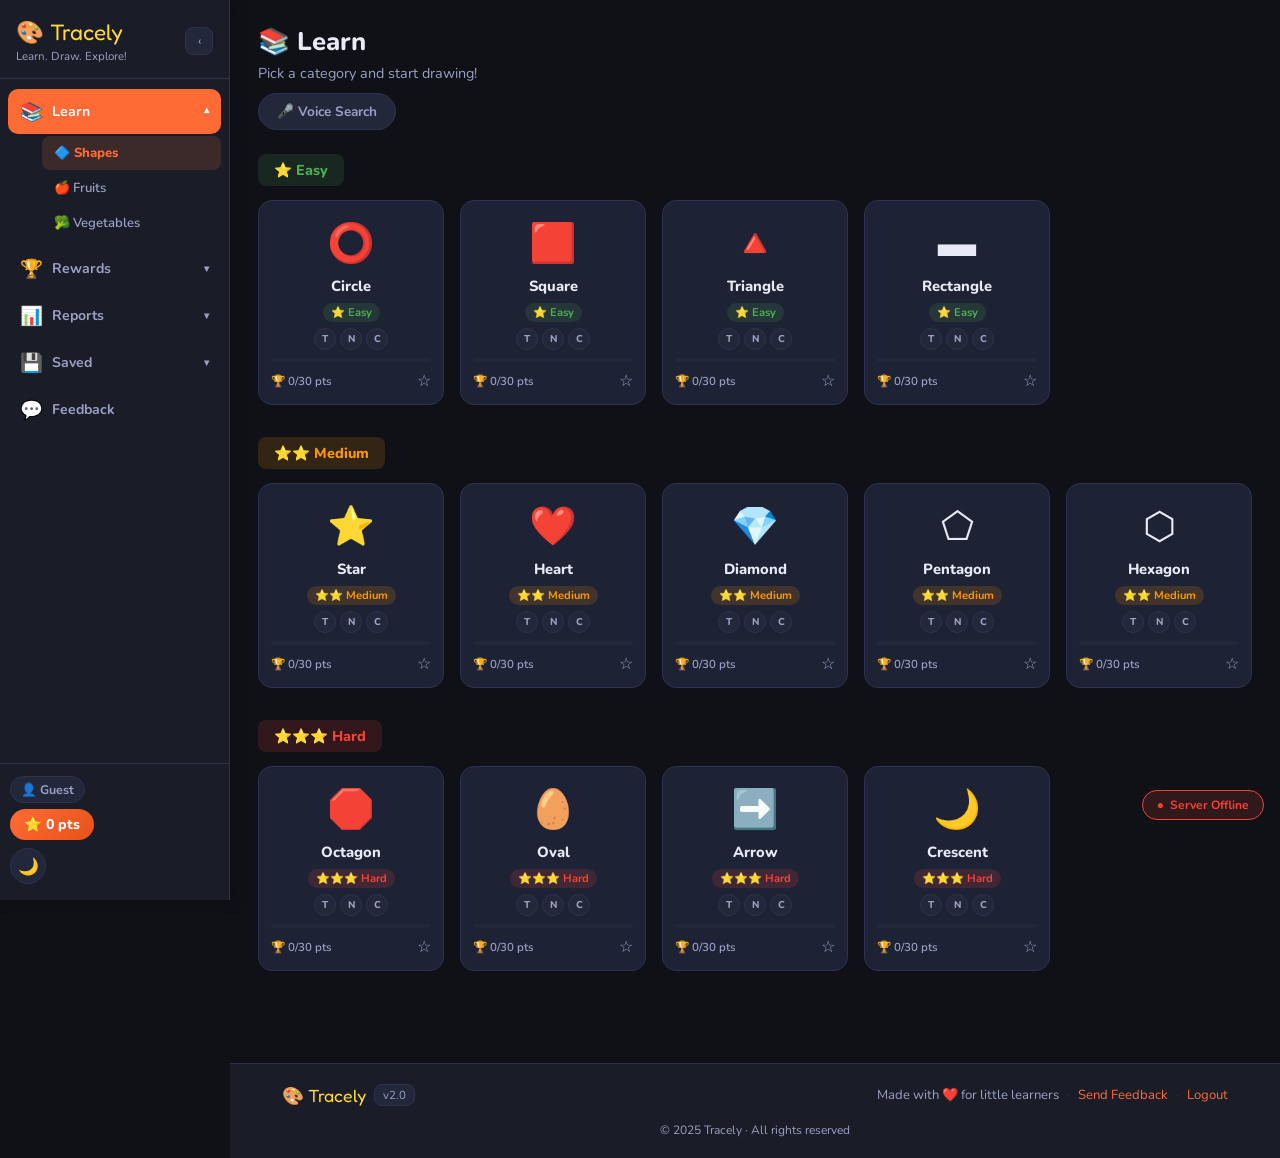
==== templates/index.html @ f666a718 "first upload" ====
<!DOCTYPE html>
<html lang="en">
<head>
<meta charset="UTF-8"/>
<meta name="viewport" content="width=device-width, initial-scale=1.0"/>
<title>🎨 Tracely</title>
<meta name="description" content="Tracely helps kids learn to draw, trace and color shapes, fruits and vegetables. Earn points, unlock badges and have fun learning — free for kids!"/>
<link rel="stylesheet" href="../static/css/style.css"/>
<link href="https://fonts.googleapis.com/css2?family=Fredoka+One&family=Nunito:wght@400;600;700;800&display=swap" rel="stylesheet"/>
</head>
<body data-theme="dark">

<div class="sidebar-backdrop" id="sidebar-backdrop" onclick="closeMobileSidebar()"></div>

<aside class="sidebar" id="sidebar">

  <div class="sidebar-brand">
    <span class="sidebar-brand-icon">🎨</span>
    <div class="sidebar-brand-text">
      <span class="logo">🎨 Tracely</span>
      <span class="tagline">Learn. Draw. Explore!</span>
    </div>
    <button class="sidebar-toggle" id="sidebar-toggle" onclick="toggleSidebar()" title="Collapse sidebar">‹</button>
  </div>

  <nav class="sidebar-nav">

    <div class="snav-group" id="snav-learn">
      <button class="snav-item snav-parent" onclick="toggleSideSection('learn'); showPage('learn')">
        <span class="snav-icon">📚</span>
        <span class="snav-label">Learn</span>
        <span class="snav-arrow">▾</span>
      </button>
      <span class="snav-tooltip">Learn</span>
      <div class="snav-sub" id="snav-sub-learn">
        <button class="snav-sub-item" onclick="showPage('learn'); showLearnTab('shapes'); closeMobileSidebar()">🔷 Shapes</button>
        <button class="snav-sub-item" onclick="showPage('learn'); showLearnTab('fruits'); closeMobileSidebar()">🍎 Fruits</button>
        <button class="snav-sub-item" onclick="showPage('learn'); showLearnTab('vegetables'); closeMobileSidebar()">🥦 Vegetables</button>
      </div>
    </div>

    <div class="snav-group" id="snav-rewards">
      <button class="snav-item snav-parent" onclick="toggleSideSection('rewards'); showPage('rewards')">
        <span class="snav-icon">🏆</span>
        <span class="snav-label">Rewards</span>
        <span class="snav-arrow">▾</span>
      </button>
      <span class="snav-tooltip">Rewards</span>
      <div class="snav-sub" id="snav-sub-rewards">
        <button class="snav-sub-item" onclick="showPage('rewards'); showRewardsTab('points'); closeMobileSidebar()">⭐ Points</button>
        <button class="snav-sub-item" onclick="showPage('rewards'); showRewardsTab('levels'); closeMobileSidebar()">🎮 Levels</button>
        <button class="snav-sub-item" onclick="showPage('rewards'); showRewardsTab('badges'); closeMobileSidebar()">🏅 Badges</button>
      </div>
    </div>

    <div class="snav-group" id="snav-reports">
      <button class="snav-item snav-parent" onclick="toggleSideSection('reports'); showPage('reports')">
        <span class="snav-icon">📊</span>
        <span class="snav-label">Reports</span>
        <span class="snav-arrow">▾</span>
      </button>
      <span class="snav-tooltip">Reports</span>
      <div class="snav-sub" id="snav-sub-reports">
        <button class="snav-sub-item" onclick="showPage('reports'); showReportsTab('overview'); closeMobileSidebar()">📋 Overview</button>
      </div>
    </div>

    <div class="snav-group" id="snav-saved">
      <button class="snav-item snav-parent" onclick="toggleSideSection('saved'); showPage('saved')">
        <span class="snav-icon">💾</span>
        <span class="snav-label">Saved</span>
        <span class="snav-arrow">▾</span>
      </button>
      <span class="snav-tooltip">Saved</span>
      <div class="snav-sub" id="snav-sub-saved">
        <button class="snav-sub-item" onclick="showPage('saved'); showSavedTab('favs'); closeMobileSidebar()">⭐ Favourites</button>
        <button class="snav-sub-item" onclick="showPage('saved'); showSavedTab('feedback'); closeMobileSidebar()">💬 Feedback Received</button>
      </div>
    </div>

    <div class="snav-group" id="snav-feedback">
      <button class="snav-item" data-page="feedback" onclick="showPage('feedback'); closeMobileSidebar()">
        <span class="snav-icon">💬</span>
        <span class="snav-label">Feedback</span>
      </button>
      <span class="snav-tooltip">Feedback</span>
    </div>

  </nav>

  <div class="sidebar-footer">
    <div class="sidebar-user">
      <span class="user-badge" id="user-badge">👤 Guest</span>
      <span class="score-badge">⭐ <span id="total-score">0</span> pts</span>
    </div>
    <button class="theme-toggle" id="themeToggle" title="Toggle theme">🌙</button>
    <div class="sidebar-footer-icons">
      <button class="footer-icon-btn" title="Guest">👤</button>
      <button class="footer-icon-btn" title="Points">⭐</button>
      <button class="footer-icon-btn theme-toggle-collapsed" id="themeToggleCollapsed" onclick="document.getElementById('themeToggle').click()" title="Toggle theme">🌙</button>
    </div>
  </div>

</aside>

<div class="main-wrap">

  <header class="mobile-topbar">
    <button class="hamburger" id="hamburger" onclick="openMobileSidebar()">☰</button>
    <span class="logo">🎨 Tracely</span>
    <span class="score-badge-mini">⭐ <span id="total-score-mobile">0</span></span>
  </header>

  <div class="pages-container">

    <div id="page-learn" class="page active">
      <div class="page-header">
        <h2>📚 Learn</h2>
        <p>Pick a category and start drawing!</p>
        <div class="voice-cmd-bar">
          <button class="voice-btn" id="voiceBtn" onclick="startVoiceCommand()" title="Say an item name">🎤 Voice Search</button>
          <span class="voice-status" id="voiceStatus"></span>
        </div>
      </div>

      <div id="learn-shapes" class="learn-section active">
        <div class="difficulty-section"><div class="diff-header easy-header">⭐ Easy</div><div class="shapes-grid" id="grid-shapes-easy"></div></div>
        <div class="difficulty-section"><div class="diff-header medium-header">⭐⭐ Medium</div><div class="shapes-grid" id="grid-shapes-medium"></div></div>
        <div class="difficulty-section"><div class="diff-header hard-header">⭐⭐⭐ Hard</div><div class="shapes-grid" id="grid-shapes-hard"></div></div>
      </div>
      <div id="learn-fruits" class="learn-section">
        <div class="difficulty-section"><div class="diff-header easy-header">⭐ Easy</div><div class="shapes-grid" id="grid-fruits-easy"></div></div>
        <div class="difficulty-section"><div class="diff-header medium-header">⭐⭐ Medium</div><div class="shapes-grid" id="grid-fruits-medium"></div></div>
        <div class="difficulty-section"><div class="diff-header hard-header">⭐⭐⭐ Hard</div><div class="shapes-grid" id="grid-fruits-hard"></div></div>
      </div>
      <div id="learn-vegetables" class="learn-section">
        <div class="difficulty-section"><div class="diff-header easy-header">⭐ Easy</div><div class="shapes-grid" id="grid-vegetables-easy"></div></div>
        <div class="difficulty-section"><div class="diff-header medium-header">⭐⭐ Medium</div><div class="shapes-grid" id="grid-vegetables-medium"></div></div>
        <div class="difficulty-section"><div class="diff-header hard-header">⭐⭐⭐ Hard</div><div class="shapes-grid" id="grid-vegetables-hard"></div></div>
      </div>
    </div>

    <div id="page-rewards" class="page">
      <div class="page-header"><h2>🏆 Rewards</h2><p>See your points, levels and badges!</p></div>

      <div id="rewards-points" class="rewards-section active">
        <div class="points-overview">
          <div class="stat-card"><div class="stat-num" id="rp-total">0</div><div class="stat-lbl">Total Points</div></div>
          <div class="stat-card"><div class="stat-num" id="rp-shapes">0</div><div class="stat-lbl">From Shapes</div></div>
          <div class="stat-card"><div class="stat-num" id="rp-fruits">0</div><div class="stat-lbl">From Fruits</div></div>
          <div class="stat-card"><div class="stat-num" id="rp-vegs">0</div><div class="stat-lbl">From Vegetables</div></div>
        </div>
        <div class="points-breakdown" id="points-breakdown"></div>
      </div>
      <div id="rewards-levels" class="rewards-section"><div class="levels-wrap" id="levels-wrap"></div></div>
      <div id="rewards-badges" class="rewards-section">
        <div class="badges-category"><h3>🔷 Shape Badges</h3><div class="badges-grid" id="badges-shapes"></div></div>
        <div class="badges-category"><h3>🍎 Fruit Badges</h3><div class="badges-grid" id="badges-fruits"></div></div>
        <div class="badges-category"><h3>🥦 Vegetable Badges</h3><div class="badges-grid" id="badges-vegetables"></div></div>
      </div>
    </div>

    <div id="page-reports" class="page">
      <div class="page-header"><h2>📊 Reports</h2><p>Track your progress!</p></div>

      <div id="reports-overview" class="reports-section active">
        <div class="overview-tools">
          <button class="tool-btn" onclick="exportData()">📦 Export Data (JSON)</button>
          <button class="tool-btn" onclick="printProgress()">🖨 Print Progress Report</button>
        </div>
        <div class="overview-category"><h3>🔷 Shapes</h3><div id="overview-table-shapes" class="overview-table"></div></div>
        <div class="overview-category"><h3>🍎 Fruits</h3><div id="overview-table-fruits" class="overview-table"></div></div>
        <div class="overview-category"><h3>🥦 Vegetables</h3><div id="overview-table-vegetables" class="overview-table"></div></div>
      </div>
    </div>

    <div id="page-saved" class="page">
      <div class="page-header"><h2>💾 Saved</h2></div>

      <div id="saved-favs" class="saved-section active">
        <div class="fav-category"><h3>🔷 Shapes</h3><div id="fav-list-shapes" class="fav-list"></div></div>
        <div class="fav-category"><h3>🍎 Fruits</h3><div id="fav-list-fruits" class="fav-list"></div></div>
        <div class="fav-category"><h3>🥦 Vegetables</h3><div id="fav-list-vegetables" class="fav-list"></div></div>
      </div>
      <div id="saved-feedback" class="saved-section">
        <div id="saved-feedback-list" class="feedback-saved-list"></div>
        <div id="saved-feedback-empty" class="empty-state" style="display:none">
          <div class="empty-icon">💬</div><p>No feedback submitted yet!</p>
        </div>
      </div>
    </div>

    <div id="page-feedback" class="page">
      <div class="page-header"><h2>💬 Feedback</h2><p>Tell us what you think about Tracely!</p></div>
      <div class="feedback-wrap">
        <form class="feedback-form" id="feedback-form" onsubmit="submitFeedback(event)">
          <div class="form-row"><label>Your Name</label><input type="text" id="fb-name" placeholder="e.g. Aarav's Mom" required/></div>
          <div class="form-row"><label>Email (optional)</label><input type="email" id="fb-email" placeholder="your@email.com"/></div>
          <div class="form-row">
            <label>How happy are you with Tracely?</label>
            <div class="emoji-rating" id="emoji-rating">
              <button type="button" class="emoji-btn" data-val="1" onclick="setRating(1)">😢</button>
              <button type="button" class="emoji-btn" data-val="2" onclick="setRating(2)">😕</button>
              <button type="button" class="emoji-btn" data-val="3" onclick="setRating(3)">😐</button>
              <button type="button" class="emoji-btn" data-val="4" onclick="setRating(4)">😊</button>
              <button type="button" class="emoji-btn" data-val="5" onclick="setRating(5)">🤩</button>
            </div>
          </div>
          <div class="form-row">
            <label>What did your child enjoy most?</label>
            <div class="checkbox-group">
              <label class="cb-label"><input type="checkbox" value="tracing"/> Tracing shapes</label>
              <label class="cb-label"><input type="checkbox" value="naming"/> Naming them</label>
              <label class="cb-label"><input type="checkbox" value="coloring"/> Coloring</label>
              <label class="cb-label"><input type="checkbox" value="website"/> The website</label>
            </div>
          </div>
          <div class="form-row"><label>Any suggestions?</label><textarea id="fb-msg" rows="4" placeholder="Tell us anything…"></textarea></div>
          <button type="submit" class="submit-btn">Send Feedback 🚀</button>
        </form>
        <div id="feedback-thanks" class="feedback-thanks" style="display:none">
          <div class="thanks-icon">🎉</div>
          <h3>Thank you so much!</h3>
          <p>Your feedback helps us make Tracely even better!</p>
          <button class="submit-btn" onclick="resetFeedback()">Send Another</button>
        </div>
      </div>
    </div>

  </div>

  <footer class="site-footer">
    <div class="footer-inner">
      <div class="footer-brand">
        <span class="footer-logo">🎨 Tracely</span>
        <span class="footer-version">v2.0</span>
      </div>
      <div class="footer-links">
        <span>Made with ❤️ for little learners</span>
        <span class="footer-dot">·</span>
        <a href="#" onclick="showPage('feedback');return false">Send Feedback</a>
        <span class="footer-dot">·</span>
        <a href="/api/logout" onclick="doLogout(event)">Logout</a>
      </div>
      <div class="footer-copy">© 2025 Tracely · All rights reserved</div>
    </div>
  </footer>

</div>

<div id="item-modal" class="modal-overlay" onclick="closeModal(event)">
  <div class="modal-box">
    <button class="modal-close" onclick="closeItemModal()">✕</button>
    <div class="modal-header">
      <div class="modal-item-icon" id="modal-icon"></div>
      <div>
        <h2 id="modal-name"></h2>
        <span class="modal-level" id="modal-level"></span>
        <span class="modal-cat" id="modal-cat"></span>
      </div>
      <button class="modal-fav-btn" id="modal-fav-btn" onclick="toggleFavModal()">☆</button>
    </div>
    <div class="modal-progress-wrap">
      <div class="modal-progress-label">Progress: <span id="modal-pct">0%</span></div>
      <div class="modal-progress-bar"><div class="modal-progress-fill" id="modal-fill"></div></div>
    </div>
    <div class="modal-pts-row" id="modal-pts-info"></div>
    <div class="modal-steps">
      <div class="step-badge" id="modal-step1">1️⃣ Trace</div>
      <div class="step-badge" id="modal-step2">2️⃣ Name</div>
      <div class="step-badge" id="modal-step3">3️⃣ Color</div>
    </div>
    <div class="modal-voice-row">
      <button class="voice-read-btn" onclick="speakDescription()" title="Read description aloud">🔊 Read Aloud</button>
      <span id="modal-speaking-label" style="display:none;font-size:.8rem;color:var(--accent)">🔊 Speaking…</span>
    </div>
    <div class="modal-actions">
      <button class="action-btn start-btn" onclick="launchItem()">🎮 Start Drawing!</button>
      <button class="action-btn prev-btn"  onclick="prevItem()">◀ Prev</button>
      <button class="action-btn next-btn"  onclick="nextItem()">Next ▶</button>
    </div>
    <div class="modal-info">
      <p id="modal-desc"></p>
      <div class="modal-tags" id="modal-tags"></div>
    </div>
    <div class="mobile-drawing-notice" id="mobile-drawing-notice" style="display:none">
      📱 On mobile, drawing uses your <strong>camera + finger gestures</strong> — just like the desktop!
    </div>
  </div>
</div>

<div id="mobile-draw-modal" class="mobile-draw-overlay" style="display:none">
  <div class="mobile-draw-container">
    <div class="mobile-draw-hud">
      <div class="mhud-left">
        <span id="mhud-item-name" class="mhud-name">Circle</span>
        <span id="mhud-step-label" class="mhud-step">Step 1: TRACE</span>
      </div>
      <div class="mhud-right">
        <span id="mhud-pts" class="mhud-pts">+0/30 pts</span>
        <button class="mhud-close" onclick="closeMobileDraw()">✕</button>
      </div>
    </div>
    <div class="mobile-canvas-wrap" id="mobile-canvas-wrap">
      <video id="mobile-video" autoplay playsinline muted></video>
      <canvas id="mobile-canvas"></canvas>
      <div class="gesture-label" id="gesture-label">✋ Show index finger to draw</div>
      <div class="step-overlay" id="step-overlay" style="display:none"></div>
    </div>
    <div class="mobile-loading" id="mobile-loading">
      <div class="loading-spinner"></div>
      <div class="loading-text" id="loading-text">Loading hand detector…</div>
      <div class="loading-bar-wrap"><div class="loading-bar-fill" id="loading-bar" style="width:0%"></div></div>
      <p style="font-size:.75rem;color:var(--text2);margin-top:8px">This only downloads once!</p>
    </div>
    <div class="mobile-palette" id="mobile-palette" style="display:none">
      <p class="palette-title">Pinch 🤌 to pick a color, then pinch on the shape to fill!</p>
      <div class="palette-swatches" id="palette-swatches"></div>
    </div>
    <div class="mobile-name-step" id="mobile-name-step" style="display:none">
      <p class="name-question">What did you draw? 🤔</p>
      <button class="voice-name-btn" onclick="listenForName()">🎤 Voice Search</button>
      <div class="name-result" id="name-result"></div>
      <button class="name-skip-btn" onclick="skipNameStep()">Skip (for toddlers)</button>
    </div>
  </div>
</div>

<div id="server-status" class="server-status offline" title="Tracely Server">
  <span id="server-dot">●</span> <span id="server-lbl">Checking…</span>
</div>

<div id="toast" class="toast"></div>

<canvas id="confetti-canvas" style="display:none;position:fixed;top:0;left:0;z-index:9998;pointer-events:none;width:100%;height:100%"></canvas>

<script src="../static/js/app.js"></script>
</body>
</html>
---- static/css/style.css ----
:root {
  --bg:       #0f1117;
  --bg2:      #1a1d27;
  --bg3:      #23273a;
  --card:     #1e2235;
  --border:   #2e3250;
  --text:     #e8eaf6;
  --text2:    #9aa0c4;
  --accent:   #FF6B35;
  --accent2:  #FFD93D;
  --easy:     #4caf50;
  --medium:   #ff9800;
  --hard:     #f44336;
  --radius:   14px;
  --shadow:   0 4px 24px rgba(0,0,0,0.4);
  --sidebar-w: 230px;
  --sidebar-collapsed-w: 68px;
  --mobile-topbar-h: 56px;
}
[data-theme="light"] {
  --bg:     #f0f2ff;
  --bg2:    #ffffff;
  --bg3:    #e8eaf6;
  --card:   #ffffff;
  --border: #c5cae9;
  --text:   #1a1d27;
  --text2:  #bf5a30;
  --shadow: 0 4px 24px rgba(0,0,0,0.1);
}

*,*::before,*::after { box-sizing:border-box; margin:0; padding:0; }
html,body { height:100%; scroll-behavior:smooth; }
body {
  font-family:'Nunito',sans-serif;
  background:var(--bg); color:var(--text);
  min-height:100vh; display:flex; flex-direction:row;
  transition:background .3s, color .3s;
  overflow-x:hidden;
}
a { color:var(--accent); text-decoration:none; }
a:hover { text-decoration:underline; }
button { cursor:pointer; font-family:inherit; }

/* ── SIDEBAR ─────────────────────────────────────── */
.sidebar {
  position:fixed; top:0; left:0; bottom:0;
  width:var(--sidebar-w);
  background:var(--bg2);
  border-right:1.5px solid var(--border);
  display:flex; flex-direction:column;
  z-index:900;
  box-shadow:2px 0 16px rgba(0,0,0,.25);
  overflow:hidden;
  transition:width .25s cubic-bezier(.4,0,.2,1);
}

/* ── Brand ── */
.sidebar-brand {
  padding:18px 16px 14px;
  border-bottom:1.5px solid var(--border);
  flex-shrink:0;
  display:flex; align-items:center; justify-content:space-between;
  min-height:68px;
  overflow:hidden;
}
.sidebar-brand-text { display:flex; flex-direction:column; overflow:hidden; }
.logo { font-family:'Fredoka One',cursive; font-size:1.4rem; color:var(--accent2); display:block; white-space:nowrap; }
.tagline { font-size:.72rem; color:var(--text2); margin-top:2px; display:block; white-space:nowrap; }

/* emoji shown only when collapsed */
.sidebar-brand-icon {
  display:none; font-size:1.6rem; flex-shrink:0;
}

/* ── Toggle button ── */
.sidebar-toggle {
  background:var(--bg3); border:1.5px solid var(--border);
  color:var(--text2); border-radius:8px;
  width:28px; height:28px; font-size:.8rem;
  display:flex; align-items:center; justify-content:center;
  cursor:pointer; flex-shrink:0; transition:all .2s;
  margin-left:8px;
}
.sidebar-toggle:hover { background:var(--accent); color:#fff; border-color:var(--accent); }

/* ── Nav ── */
.sidebar-nav {
  flex:1; padding:10px 8px;
  display:flex; flex-direction:column; gap:2px;
  overflow-y:auto; overflow-x:hidden;
}

.snav-group { display:flex; flex-direction:column; position:relative; }

.snav-item {
  display:flex; align-items:center; gap:10px;
  width:100%; padding:10px 12px;
  border:none; border-radius:10px;
  background:transparent; color:var(--text2);
  font-family:inherit; font-weight:700; font-size:.88rem;
  text-align:left; cursor:pointer; transition:all .18s;
  position:relative; white-space:nowrap; overflow:hidden;
}
.snav-item:hover { background:var(--bg3); color:var(--text); }
.snav-item.active { background:var(--accent); color:#fff; }
.snav-item.active .snav-arrow { color:#fff; }

.snav-icon  { font-size:1.15rem; flex-shrink:0; width:22px; text-align:center; }
.snav-label { flex:1; transition:opacity .2s; }
.snav-arrow { font-size:.65rem; color:var(--text2); transition:transform .2s, opacity .2s; margin-left:auto; flex-shrink:0; }
.snav-group.open .snav-arrow { transform:rotate(180deg); }

.snav-sub {
  display:none; flex-direction:column; gap:1px;
  padding:2px 0 4px 34px;
  overflow:hidden;
}
.snav-group.open .snav-sub { display:flex; }

.snav-sub-item {
  width:100%; padding:8px 12px;
  border:none; border-radius:8px;
  background:transparent; color:var(--text2);
  font-family:inherit; font-weight:600; font-size:.82rem;
  text-align:left; cursor:pointer; transition:background .15s;
  white-space:nowrap;
}
.snav-sub-item:hover { background:var(--bg3); color:var(--text); }
.snav-sub-item.active {
  background:rgba(255,107,53,.15);
  color:var(--accent);
  font-weight:800;
}

/* ── Tooltip (shown when collapsed) ── */
.snav-tooltip {
  display:none; position:absolute; left:calc(var(--sidebar-collapsed-w) + 6px); top:50%;
  transform:translateY(-50%);
  background:var(--bg3); color:var(--text);
  padding:5px 10px; border-radius:8px; font-size:.8rem; font-weight:700;
  border:1.5px solid var(--border); white-space:nowrap; z-index:1000;
  box-shadow:var(--shadow); pointer-events:none;
}

/* ── Sidebar Footer ── */
.sidebar-footer {
  padding:12px 10px 16px;
  border-top:1.5px solid var(--border);
  display:flex; flex-direction:column; gap:8px;
  flex-shrink:0; overflow:hidden;
}
.sidebar-user { display:flex; flex-direction:column; gap:6px; overflow:hidden; }
.user-badge {
  font-size:.78rem; color:var(--text2); font-weight:700;
  padding:4px 10px; background:var(--bg3); border-radius:20px;
  border:1px solid var(--border); width:fit-content; white-space:nowrap;
}
.score-badge {
  background:linear-gradient(135deg,var(--accent),#e8521a);
  color:#fff; padding:6px 14px; border-radius:20px;
  font-weight:800; font-size:.88rem; white-space:nowrap; width:fit-content;
}
.theme-toggle {
  background:var(--bg3); border:1.5px solid var(--border);
  color:var(--text); border-radius:50%; width:36px; height:36px;
  font-size:1.05rem; display:flex; align-items:center; justify-content:center;
  transition:all .2s; align-self:flex-start; flex-shrink:0;
}
.theme-toggle:hover { background:var(--accent); color:#fff; border-color:var(--accent); }

/* Footer collapsed icons row */
.sidebar-footer-icons {
  display:none; flex-direction:column; align-items:center; gap:10px;
}
.footer-icon-btn {
  background:var(--bg3); border:1.5px solid var(--border);
  color:var(--text2); border-radius:50%; width:36px; height:36px;
  font-size:1rem; display:flex; align-items:center; justify-content:center;
  cursor:pointer; transition:all .2s; flex-shrink:0;
}
.footer-icon-btn:hover { background:var(--accent); color:#fff; border-color:var(--accent); }

/* ══ COLLAPSED STATE ══════════════════════════════ */
.sidebar.collapsed {
  width:var(--sidebar-collapsed-w);
}
.sidebar.collapsed .sidebar-brand-text { display:none; }
.sidebar.collapsed .sidebar-brand-icon { display:block; }
.sidebar.collapsed .sidebar-toggle { margin-left:0; }
.sidebar.collapsed .sidebar-brand {
  justify-content:center; flex-direction:column; gap:8px; padding:14px 8px;
}
.sidebar.collapsed .snav-label { opacity:0; width:0; overflow:hidden; }
.sidebar.collapsed .snav-arrow  { opacity:0; width:0; overflow:hidden; }
.sidebar.collapsed .snav-item   { justify-content:center; padding:10px 0; }
.sidebar.collapsed .snav-sub    { display:none !important; }
.sidebar.collapsed .snav-nav    { padding:10px 6px; }

/* show tooltip on hover when collapsed */
.sidebar.collapsed .snav-group:hover .snav-tooltip { display:block; }

/* footer: hide full info, show icon stack */
.sidebar.collapsed .sidebar-user  { display:none; }
.sidebar.collapsed .theme-toggle  { display:none; }
.sidebar.collapsed .sidebar-footer-icons { display:flex; }
.sidebar.collapsed .sidebar-footer { align-items:center; }

/* main-wrap shift */
.main-wrap { margin-left:var(--sidebar-w); transition:margin-left .25s cubic-bezier(.4,0,.2,1); flex:1; display:flex; flex-direction:column; min-height:100vh; min-width:0; }
.sidebar.collapsed ~ .main-wrap { margin-left:var(--sidebar-collapsed-w); }

/* Mobile sidebar backdrop */
.sidebar-backdrop {
  display:none; position:fixed; inset:0;
  background:rgba(0,0,0,.5); z-index:899;
}
.sidebar-backdrop.visible { display:block; }

/* Mobile top bar — hidden on desktop */
.mobile-topbar {
  display:none;
  position:sticky; top:0; z-index:800;
  height:var(--mobile-topbar-h);
  background:var(--bg2); border-bottom:1.5px solid var(--border);
  align-items:center; justify-content:space-between;
  padding:0 16px; gap:12px;
  box-shadow:0 2px 8px rgba(0,0,0,.2);
}
.mobile-topbar .logo { font-family:'Fredoka One',cursive; font-size:1.3rem; color:var(--accent2); }
.score-badge-mini {
  background:linear-gradient(135deg,var(--accent),#e8521a);
  color:#fff; padding:4px 10px; border-radius:16px;
  font-weight:800; font-size:.82rem; white-space:nowrap;
}
.hamburger {
  background:var(--bg3); border:1.5px solid var(--border);
  color:var(--text); border-radius:8px; width:36px; height:36px;
  font-size:1.15rem; display:flex; align-items:center; justify-content:center;
  cursor:pointer;
}

.pages-container { flex:1; }

/* ── RESPONSIVE: mobile hides sidebar, shows topbar ─ */
@media(max-width:768px){
  .sidebar {
    transform:translateX(-100%);
    transition:transform .28s cubic-bezier(.4,0,.2,1), width .25s;
    width:var(--sidebar-w) !important; /* always full width on mobile */
  }
  .sidebar.mobile-open { transform:translateX(0); }
  .main-wrap { margin-left:0 !important; }
  .mobile-topbar { display:flex; }
  .sidebar-toggle { display:none; } /* no collapse toggle on mobile */
}

.page { display:none; padding:24px 28px 60px; width:100%; }
.page.active { display:block; }
.page-header { margin-bottom:24px; }
.page-header h2 { font-size:1.6rem; font-weight:800; margin-bottom:4px; }
.page-header p  { color:var(--text2); font-size:.9rem; }

.cat-tabs {
  display:flex; gap:0; margin-bottom:24px;
  border:1.5px solid var(--border); border-radius:var(--radius);
  overflow:hidden; background:var(--bg2);
}
.cat-tab {
  flex:1; padding:11px 16px; border:none;
  background:transparent; color:var(--text2);
  font-weight:700; font-size:.88rem; white-space:nowrap;
  transition:all .2s; border-right:1.5px solid var(--border);
}
.cat-tab:last-child { border-right:none; }
.cat-tab.active {
  background:var(--accent); color:#fff;
  box-shadow:none;
}
.cat-tab:hover:not(.active) { background:var(--bg3); color:var(--text); }

.voice-cmd-bar { display:flex; align-items:center; gap:12px; margin-top:10px; }
.voice-btn {
  padding:8px 18px; background:var(--bg3); border:1.5px solid var(--border);
  border-radius:20px; color:var(--text2); font-weight:700; font-size:.85rem;
  transition:all .2s;
}
.voice-btn:hover { border-color:var(--accent); color:var(--accent); }
.voice-btn.listening { background:var(--accent); color:#fff; border-color:var(--accent); animation:pulse 1s infinite; }
.voice-status { font-size:.82rem; color:var(--accent); font-weight:600; }

.learn-section { display:none; }
.learn-section.active { display:block; }
.difficulty-section { margin-bottom:32px; }
.diff-header {
  font-weight:800; font-size:.9rem; padding:6px 16px;
  border-radius:8px; display:inline-block; margin-bottom:14px;
}
.easy-header   { background:rgba(76,175,80,.15);  color:var(--easy); }
.medium-header { background:rgba(255,152,0,.15);  color:var(--medium); }
.hard-header   { background:rgba(244,67,54,.15);  color:var(--hard); }

.shapes-grid {
  display:grid;
  grid-template-columns:repeat(auto-fill, minmax(160px, 1fr));
  gap:16px;
}
@media(max-width:480px){ .shapes-grid { grid-template-columns:repeat(2,1fr); gap:12px; } }

.shape-card {
  background:var(--card); border:1.5px solid var(--border);
  border-radius:var(--radius); padding:16px 12px 12px;
  cursor:pointer; transition:all .2s; position:relative; text-align:center;
}
.shape-card:hover { transform:translateY(-3px); border-color:var(--card-accent,var(--accent)); box-shadow:0 6px 20px rgba(0,0,0,.3); }
.shape-card.done-card { border-color:var(--easy); background:rgba(76,175,80,.05); }
.done-badge { position:absolute; top:8px; left:8px; font-size:.65rem; background:var(--easy); color:#fff; padding:2px 6px; border-radius:8px; font-weight:700; }
.card-icon  { font-size:2.4rem; display:block; margin-bottom:6px; }
.card-name  { font-weight:800; font-size:.92rem; margin-bottom:4px; }
.card-level { font-size:.7rem; padding:2px 8px; border-radius:10px; font-weight:700; display:inline-block; margin-bottom:6px; }
.level-easy   { background:rgba(76,175,80,.15);  color:var(--easy); }
.level-medium { background:rgba(255,152,0,.15);  color:var(--medium); }
.level-hard   { background:rgba(244,67,54,.15);  color:var(--hard); }
.card-steps   { display:flex; justify-content:center; gap:4px; margin-bottom:8px; }
.step-dot { width:22px; height:22px; border-radius:50%; background:var(--bg3); border:1.5px solid var(--border); font-size:.62rem; font-weight:800; display:flex; align-items:center; justify-content:center; color:var(--text2); }
.step-dot.done { background:var(--easy); border-color:var(--easy); color:#fff; }
.card-progress-wrap { height:4px; background:var(--bg3); border-radius:4px; margin-bottom:8px; overflow:hidden; }
.card-progress-fill { height:100%; background:var(--accent); border-radius:4px; transition:width .4s; }
.card-bottom { display:flex; justify-content:space-between; align-items:center; }
.card-pts    { font-size:.72rem; color:var(--text2); font-weight:600; }
.fav-star    { background:none; border:none; font-size:1rem; color:var(--text2); padding:0; transition:color .15s; }
.fav-star.active { color:var(--accent2); }

.sub-tabs {
  display:flex; gap:0; margin-bottom:20px;
  border:1.5px solid var(--border); border-radius:var(--radius);
  overflow:hidden; background:var(--bg2);
}
.sub-tab {
  flex:1; padding:11px 16px; border:none; border-right:1.5px solid var(--border);
  background:transparent; color:var(--text2); font-weight:700; font-size:.85rem;
  transition:all .2s; white-space:nowrap;
}
.sub-tab:last-child { border-right:none; }
.sub-tab.active { background:var(--accent); color:#fff; }
.sub-tab:hover:not(.active) { background:var(--bg3); color:var(--text); }

.modal-overlay {
  display:none; position:fixed; inset:0;
  background:rgba(0,0,0,.7); z-index:1000;
  align-items:center; justify-content:center; padding:16px;
}
.modal-overlay.open { display:flex; }
.modal-box {
  background:var(--card); border:1.5px solid var(--border);
  border-radius:20px; padding:28px; max-width:520px; width:100%;
  position:relative; max-height:90vh; overflow-y:auto;
  box-shadow:0 12px 48px rgba(0,0,0,.5);
}
.modal-close {
  position:absolute; top:12px; right:12px; background:var(--bg3);
  border:1.5px solid var(--border); border-radius:50%;
  width:32px; height:32px; color:var(--text2); font-size:.9rem;
  display:flex; align-items:center; justify-content:center; transition:all .2s;
}
.modal-close:hover { background:var(--hard); color:#fff; border-color:var(--hard); }
.modal-header { display:flex; align-items:flex-start; gap:14px; margin-bottom:16px; }
.modal-item-icon { font-size:2.8rem; line-height:1; }
.modal-header h2 { font-size:1.4rem; font-weight:800; }
.modal-fav-btn { margin-left:auto; background:none; border:none; font-size:1.5rem; color:var(--accent2); }
.modal-progress-wrap { margin-bottom:10px; }
.modal-progress-label { font-size:.8rem; color:var(--text2); margin-bottom:4px; font-weight:600; }
.modal-progress-bar { height:6px; background:var(--bg3); border-radius:6px; overflow:hidden; }
.modal-progress-fill { height:100%; background:var(--accent); border-radius:6px; transition:width .4s; }
.modal-pts-row { font-size:.82rem; color:var(--text2); margin-bottom:12px; }
.modal-steps { display:flex; gap:8px; margin-bottom:14px; flex-wrap:wrap; }
.step-badge { padding:6px 14px; border-radius:20px; background:var(--bg3); border:1.5px solid var(--border); font-size:.8rem; font-weight:700; color:var(--text2); }
.step-badge.done-step { background:rgba(76,175,80,.15); border-color:var(--easy); color:var(--easy); }
.modal-voice-row { display:flex; align-items:center; gap:10px; margin-bottom:12px; }
.voice-read-btn { padding:6px 14px; background:var(--bg3); border:1.5px solid var(--border); border-radius:20px; color:var(--text2); font-size:.8rem; font-weight:700; transition:all .2s; }
.voice-read-btn:hover { border-color:var(--accent); color:var(--accent); }
.modal-actions { display:flex; gap:8px; margin-bottom:16px; flex-wrap:wrap; }
.action-btn { padding:10px 18px; border:none; border-radius:10px; font-weight:800; font-size:.88rem; transition:all .2s; }
.start-btn { background:linear-gradient(135deg,var(--accent),#e8521a); color:#fff; flex:1; }
.start-btn:hover { transform:translateY(-2px); box-shadow:0 4px 16px rgba(255,107,53,.5); }
.prev-btn,.next-btn { background:var(--bg3); border:1.5px solid var(--border); color:var(--text2); }
.prev-btn:hover,.next-btn:hover { border-color:var(--accent); color:var(--accent); }
.modal-info p { color:var(--text2); font-size:.9rem; line-height:1.6; margin-bottom:10px; }
.modal-tags { display:flex; flex-wrap:wrap; gap:6px; }
.modal-tag { background:var(--bg3); border:1px solid var(--border); border-radius:12px; padding:3px 10px; font-size:.72rem; color:var(--text2); }
.mobile-drawing-notice { margin-top:10px; padding:10px 14px; background:rgba(255,107,53,.1); border:1px solid rgba(255,107,53,.3); border-radius:10px; font-size:.82rem; color:var(--accent); }

.mobile-draw-overlay {
  display:none; position:fixed; inset:0; z-index:2000;
  background:#000; flex-direction:column; align-items:center; justify-content:flex-start;
}
.mobile-draw-container { width:100%; max-width:680px; height:100%; display:flex; flex-direction:column; }
.mobile-draw-hud {
  display:flex; justify-content:space-between; align-items:center;
  padding:10px 16px; background:rgba(0,0,0,.8); border-bottom:1px solid #333; flex-shrink:0;
}
.mhud-name { font-family:'Fredoka One',cursive; font-size:1.2rem; color:#fff; }
.mhud-step { font-size:.78rem; color:#aaa; display:block; }
.mhud-pts  { color:var(--accent2); font-weight:800; font-size:.9rem; }
.mhud-close { background:rgba(255,255,255,.15); border:1px solid #555; border-radius:50%; width:32px; height:32px; color:#fff; font-size:.9rem; margin-left:10px; }
.mobile-canvas-wrap {
  position:relative; flex:1; overflow:hidden;
  display:none; 
}
#mobile-video { position:absolute; inset:0; width:100%; height:100%; object-fit:cover; }
#mobile-canvas { position:absolute; inset:0; width:100%; height:100%; }
.gesture-label {
  position:absolute; bottom:16px; left:50%; transform:translateX(-50%);
  background:rgba(0,0,0,.7); color:#fff; padding:8px 18px; border-radius:20px;
  font-size:.85rem; font-weight:700; white-space:nowrap; pointer-events:none;
}
.step-overlay {
  position:absolute; inset:0; background:rgba(0,0,0,.85);
  display:flex; align-items:center; justify-content:center; z-index:10; padding:24px;
}
.step-intro { text-align:center; color:#fff; }
.step-num   { font-size:.78rem; color:#aaa; margin-bottom:4px; }
.step-title { font-size:1.3rem; font-weight:800; margin-bottom:8px; }
.step-tip   { font-size:.85rem; color:#ccc; line-height:1.7; margin-bottom:16px; }
.step-dismiss-btn { padding:12px 28px; background:var(--accent); border:none; border-radius:12px; color:#fff; font-weight:800; font-size:1rem; }

.mobile-loading {
  flex:1; display:flex; flex-direction:column;
  align-items:center; justify-content:center; color:#fff; padding:32px;
}
.loading-spinner { width:48px; height:48px; border:4px solid #333; border-top-color:var(--accent); border-radius:50%; animation:spin .8s linear infinite; margin-bottom:16px; }
.loading-text    { font-weight:700; margin-bottom:12px; font-size:.95rem; }
.loading-bar-wrap{ width:240px; height:6px; background:#333; border-radius:6px; overflow:hidden; }
.loading-bar-fill{ height:100%; background:var(--accent); border-radius:6px; transition:width .3s; }

.mobile-name-step {
  flex:1; display:none; flex-direction:column; align-items:center; justify-content:center;
  background:var(--bg2); padding:32px 24px; text-align:center; gap:16px;
}
.name-question  { font-size:1.2rem; font-weight:800; }
.voice-name-btn { padding:14px 32px; background:var(--accent); border:none; border-radius:14px; color:#fff; font-weight:800; font-size:1rem; }
.name-result    { font-size:1rem; font-weight:700; min-height:24px; }
.name-skip-btn  { background:none; border:1.5px solid var(--border); border-radius:10px; padding:8px 20px; color:var(--text2); font-size:.85rem; }

.mobile-palette {
  background:var(--bg2); padding:20px 16px; display:none;
  flex-direction:column; align-items:center; gap:0; flex-shrink:0;
  max-height:55vh; overflow-y:auto;
}
.palette-title    { font-size:.85rem; color:var(--text2); margin-bottom:12px; text-align:center; }
.palette-swatches { display:flex; flex-wrap:wrap; gap:10px; justify-content:center; margin-bottom:10px; }
.palette-swatch   { width:48px; height:48px; border-radius:50%; border:3px solid transparent; transition:all .2s; }
.palette-swatch:hover, .palette-swatch.selected { border-color:#fff; transform:scale(1.15); box-shadow:0 0 12px rgba(255,255,255,.5); }

.rewards-section { display:none; }
.rewards-section.active { display:block; }
.points-overview {
  display:grid; grid-template-columns:repeat(auto-fill,minmax(130px,1fr));
  gap:14px; margin-bottom:24px;
}
.stat-card {
  background:var(--card); border:1.5px solid var(--border); border-radius:var(--radius);
  padding:20px 16px; text-align:center;
}
.stat-num { font-family:'Fredoka One',cursive; font-size:2rem; color:var(--accent2); }
.stat-lbl { font-size:.75rem; color:var(--text2); font-weight:700; margin-top:2px; }
.pts-cat-header { font-weight:800; color:var(--accent); font-size:.9rem; margin:18px 0 8px; }
.pts-row { display:grid; grid-template-columns:32px 1fr 50px 50px 50px 60px; gap:8px; align-items:center; padding:8px 12px; background:var(--card); border:1px solid var(--border); border-radius:8px; margin-bottom:6px; }
.pts-icon { font-size:1.2rem; }
.pts-name { font-weight:700; font-size:.85rem; }
.pts-step { font-size:.78rem; padding:2px 6px; border-radius:6px; background:var(--bg3); color:var(--text2); text-align:center; }
.pts-step.earned { background:rgba(76,175,80,.15); color:var(--easy); }
.pts-total-col { font-weight:800; color:var(--accent2); font-size:.85rem; }
.levels-wrap { display:grid; grid-template-columns:repeat(auto-fill,minmax(200px,1fr)); gap:14px; }
.level-card { background:var(--card); border:1.5px solid var(--border); border-radius:var(--radius); padding:16px; }
.level-card-header { display:flex; justify-content:space-between; align-items:center; margin-bottom:8px; }
.level-card-title  { font-weight:800; font-size:.9rem; }
.level-card-stats  { font-size:.8rem; color:var(--text2); margin-bottom:8px; }
.level-bar-wrap    { height:6px; background:var(--bg3); border-radius:6px; overflow:hidden; margin-bottom:4px; }
.level-bar-fill    { height:100%; border-radius:6px; transition:width .4s; }
.level-fill-easy   { background:var(--easy); }
.level-fill-medium { background:var(--medium); }
.level-fill-hard   { background:var(--hard); }
.level-pct { font-size:.75rem; color:var(--text2); font-weight:700; }
.badges-category { margin-bottom:28px; }
.badges-category h3 { font-size:1rem; font-weight:800; margin-bottom:12px; }
.badges-grid { display:flex; flex-wrap:wrap; gap:10px; }
.badge-item { background:var(--bg3); border:1.5px solid var(--border); border-radius:var(--radius); padding:12px 14px; text-align:center; min-width:90px; opacity:.55; }
.badge-item.earned { opacity:1; border-color:var(--accent2); background:rgba(255,217,61,.08); }
.badge-icon { font-size:1.6rem; margin-bottom:4px; }
.badge-name { font-weight:800; font-size:.75rem; }
.badge-desc { font-size:.68rem; color:var(--text2); margin-top:2px; }

.reports-section { display:none; }
.reports-section.active { display:block; }
.overview-tools { display:flex; gap:10px; margin-bottom:20px; flex-wrap:wrap; }
.tool-btn { padding:8px 16px; background:var(--bg3); border:1.5px solid var(--border); border-radius:10px; color:var(--text2); font-weight:700; font-size:.85rem; transition:all .2s; }
.tool-btn:hover { border-color:var(--accent); color:var(--accent); }
.overview-category { margin-bottom:32px; }
.overview-category h3 { font-size:1rem; font-weight:800; margin-bottom:12px; }
.overview-table { overflow-x:auto; }
.ov-row {
  display:grid;
  grid-template-columns:32px 1fr 100px 140px 60px 70px 90px 50px;
  gap:8px; align-items:center; padding:8px 12px;
  border-bottom:1px solid var(--border); font-size:.82rem;
}
.ov-row:last-child { border-bottom:none; }
.ov-head { font-weight:800; color:var(--text2); font-size:.75rem; background:var(--bg3); border-radius:8px; border-bottom:none; }
.ov-name { font-weight:700; }
.ov-pts  { font-weight:800; color:var(--accent2); }
.ov-time { color:var(--text2); font-weight:600; }
.ov-bar-wrap { height:4px; background:var(--bg3); border-radius:4px; overflow:hidden; }
.ov-bar-fill { height:100%; border-radius:4px; }
.admin-done-badge { padding:2px 8px; border-radius:10px; font-size:.72rem; font-weight:700; }
.admin-done-badge.done    { background:rgba(76,175,80,.15); color:var(--easy); }
.admin-done-badge.notdone { background:rgba(255,152,0,.12); color:var(--medium); }
@media(max-width:700px){
  .ov-row { grid-template-columns:24px 1fr 70px 80px 50px 60px 70px 40px; font-size:.75rem; gap:4px; }
}

.saved-section { display:none; }
.saved-section.active { display:block; }
.fav-category { margin-bottom:24px; }
.fav-category h3 { font-size:1rem; font-weight:800; margin-bottom:10px; }
.fav-list { display:flex; flex-wrap:wrap; gap:8px; }
.fav-chip { display:flex; align-items:center; gap:8px; background:var(--card); border:1.5px solid var(--border); border-radius:20px; padding:6px 12px; font-size:.85rem; font-weight:700; }
.fav-remove { background:none; border:none; color:var(--text2); font-size:.9rem; margin-left:4px; }
.fav-remove:hover { color:var(--hard); }
.empty-diff { color:var(--text2); font-size:.85rem; padding:12px 0; }
.feedback-saved-list { display:flex; flex-direction:column; gap:12px; }
.feedback-entry { background:var(--card); border:1.5px solid var(--border); border-radius:var(--radius); padding:16px; }
.fb-entry-name { font-weight:800; margin-bottom:6px; display:flex; align-items:center; gap:8px; flex-wrap:wrap; }
.fb-entry-rating { color:var(--accent2); font-size:.85rem; }
.fb-entry-date   { color:var(--text2); font-size:.75rem; margin-left:auto; }
.fb-entry-email, .fb-entry-msg, .fb-entry-checks { font-size:.85rem; color:var(--text2); margin-bottom:4px; }

.feedback-wrap { width:100%; max-width:680px; }
.feedback-form { background:var(--card); border:1.5px solid var(--border); border-radius:20px; padding:28px; }
.form-row { margin-bottom:18px; }
.form-row label { display:block; font-size:.82rem; font-weight:700; color:var(--text2); margin-bottom:6px; }
.form-row input, .form-row textarea {
  width:100%; padding:10px 14px; background:var(--bg3); border:1.5px solid var(--border);
  border-radius:10px; color:var(--text); font-family:inherit; font-size:.9rem;
  outline:none; transition:border .2s; resize:vertical;
}
.form-row input:focus, .form-row textarea:focus { border-color:var(--accent); }
.emoji-rating { display:flex; gap:8px; margin-top:4px; }
.emoji-btn { background:var(--bg3); border:1.5px solid var(--border); border-radius:50%; width:46px; height:46px; font-size:1.4rem; transition:all .2s; }
.emoji-btn:hover, .emoji-btn.selected { transform:scale(1.2); border-color:var(--accent2); box-shadow:0 0 10px rgba(255,217,61,.4); }
.checkbox-group { display:flex; flex-wrap:wrap; gap:10px; margin-top:6px; }
.cb-label { display:flex; align-items:center; gap:6px; font-size:.85rem; cursor:pointer; }
.submit-btn { width:100%; padding:12px; background:linear-gradient(135deg,var(--accent),#e8521a); border:none; border-radius:12px; color:#fff; font-weight:800; font-size:1rem; transition:all .2s; }
.submit-btn:hover { transform:translateY(-2px); box-shadow:0 4px 16px rgba(255,107,53,.5); }
.feedback-thanks { text-align:center; padding:48px 24px; }
.thanks-icon { font-size:3.5rem; margin-bottom:12px; }
.feedback-thanks h3 { font-size:1.4rem; font-weight:800; margin-bottom:8px; }
.feedback-thanks p  { color:var(--text2); margin-bottom:20px; }

.server-status {
  position:fixed; bottom:80px; right:16px; z-index:800;
  padding:6px 14px; border-radius:20px; font-size:.75rem; font-weight:700;
  border:1.5px solid transparent; display:flex; align-items:center; gap:6px;
}
.server-status.online  { background:rgba(76,175,80,.15); border-color:var(--easy);  color:var(--easy); }
.server-status.offline { background:rgba(244,67,54,.15); border-color:var(--hard);  color:var(--hard); }

.toast {
  position:fixed; bottom:24px; left:50%; transform:translateX(-50%) translateY(80px);
  background:var(--bg2); border:1.5px solid var(--border); border-radius:12px;
  padding:10px 24px; font-weight:700; font-size:.9rem; z-index:9999;
  transition:transform .3s, opacity .3s; opacity:0; box-shadow:var(--shadow);
  white-space:nowrap; max-width:90vw; overflow:hidden; text-overflow:ellipsis;
}
.toast.show { transform:translateX(-50%) translateY(0); opacity:1; }

.site-footer {
  margin-top:auto; background:var(--bg2); border-top:1.5px solid var(--border);
  padding:20px 24px;
}
.footer-inner { width:100%; display:flex; flex-wrap:wrap; gap:12px; align-items:center; justify-content:space-between; padding:0 28px; }
.footer-brand { display:flex; align-items:center; gap:8px; }
.footer-logo  { font-family:'Fredoka One',cursive; font-size:1.1rem; color:var(--accent2); }
.footer-version { font-size:.72rem; background:var(--bg3); border:1px solid var(--border); border-radius:8px; padding:2px 8px; color:var(--text2); }
.footer-links { display:flex; align-items:center; gap:8px; font-size:.82rem; color:var(--text2); flex-wrap:wrap; }
.footer-links a { color:var(--accent); }
.footer-dot { color:var(--border); }
.footer-copy { font-size:.75rem; color:var(--text2); width:100%; text-align:center; margin-top:4px; }
@media(max-width:600px){ .footer-inner { flex-direction:column; text-align:center; } }

@keyframes spin  { to { transform:rotate(360deg); } }
@keyframes pulse { 0%,100%{opacity:1} 50%{opacity:.6} }
@keyframes fadeIn{ from{opacity:0;transform:translateY(8px)} to{opacity:1;transform:none} }
.page.active { animation:fadeIn .2s ease; }

.empty-state { text-align:center; padding:48px 24px; }
.empty-icon  { font-size:3rem; margin-bottom:12px; }
.empty-state p { color:var(--text2); font-size:.9rem; }

@media print {
  .sidebar, .mobile-topbar, .cat-tabs, .modal-overlay, .server-status,
  .toast, .hamburger, .theme-toggle, .site-footer { display:none!important; }
  .main-wrap { margin-left:0; }
  body { background:#fff; color:#000; }
}
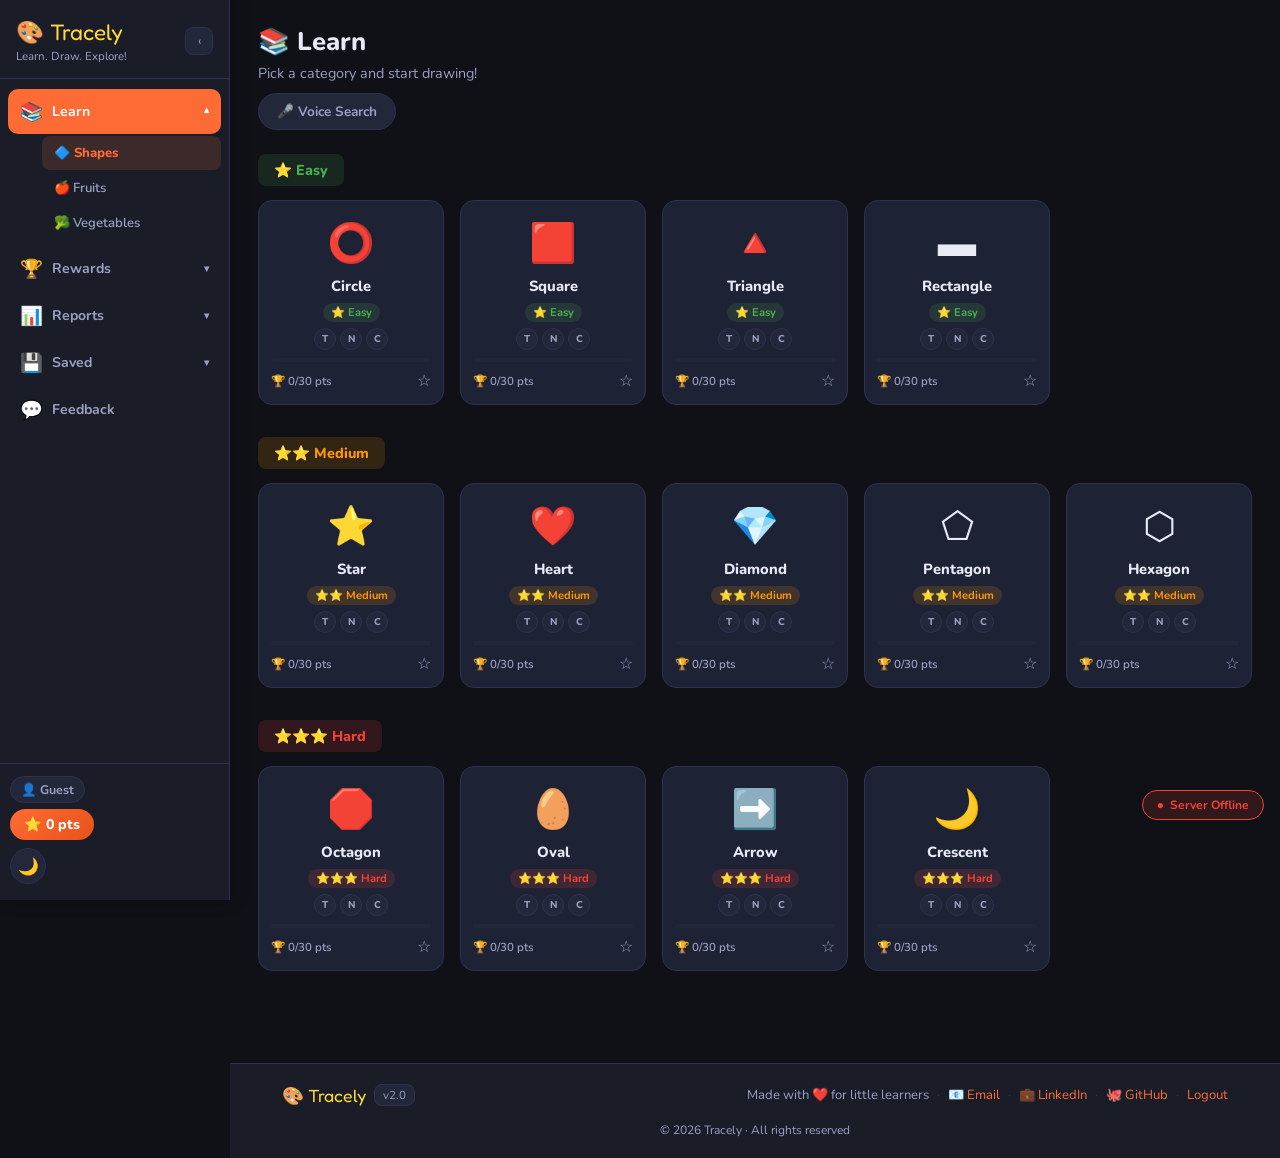
==== commit f3895a39: "fix" ====
--- a/templates/index.html
+++ b/templates/index.html
@@ -238,11 +238,15 @@
       <div class="footer-links">
         <span>Made with ❤️ for little learners</span>
         <span class="footer-dot">·</span>
-        <a href="#" onclick="showPage('feedback');return false">Send Feedback</a>
+        <a href="iamcherish2004@gmail.com">📧 Email</a>
+        <span class="footer-dot">·</span>
+        <a href="https://www.linkedin.com/in/cherish-99a28335a" target="_blank" rel="noopener">💼 LinkedIn</a>
+        <span class="footer-dot">·</span>
+        <a href="http://github.com/Cherish684" target="_blank" rel="noopener">🐙 GitHub</a>
         <span class="footer-dot">·</span>
         <a href="/api/logout" onclick="doLogout(event)">Logout</a>
       </div>
-      <div class="footer-copy">© 2025 Tracely · All rights reserved</div>
+      <div class="footer-copy">© 2026 Tracely · All rights reserved</div>
     </div>
   </footer>
 
@@ -314,12 +318,17 @@
       <p style="font-size:.75rem;color:var(--text2);margin-top:8px">This only downloads once!</p>
     </div>
     <div class="mobile-palette" id="mobile-palette" style="display:none">
-      <p class="palette-title">Pinch 🤌 to pick a color, then pinch on the shape to fill!</p>
+      <p class="palette-title">Pick a color for your shape!</p>
       <div class="palette-swatches" id="palette-swatches"></div>
+      <canvas id="color-preview-canvas" width="200" height="200" style="display:block;margin:14px auto 0;border-radius:12px;background:transparent;"></canvas>
     </div>
     <div class="mobile-name-step" id="mobile-name-step" style="display:none">
       <p class="name-question">What did you draw? 🤔</p>
-      <button class="voice-name-btn" onclick="listenForName()">🎤 Voice Search</button>
+      <button class="voice-name-btn" onclick="listenForName()">🎤 Say the name</button>
+      <div style="display:flex;gap:8px;margin-top:10px;width:100%;max-width:300px;">
+        <input id="name-type-input" type="text" placeholder="Type the name here…" style="flex:1;padding:10px 12px;border-radius:10px;border:2px solid #2e3250;background:#23273a;color:#e8eaf6;font-size:1rem;font-family:inherit;outline:none;"/>
+        <button class="voice-name-btn" style="margin-top:0;padding:10px 16px;" onclick="checkTypedName()">✅ Check</button>
+      </div>
       <div class="name-result" id="name-result"></div>
       <button class="name-skip-btn" onclick="skipNameStep()">Skip (for toddlers)</button>
     </div>
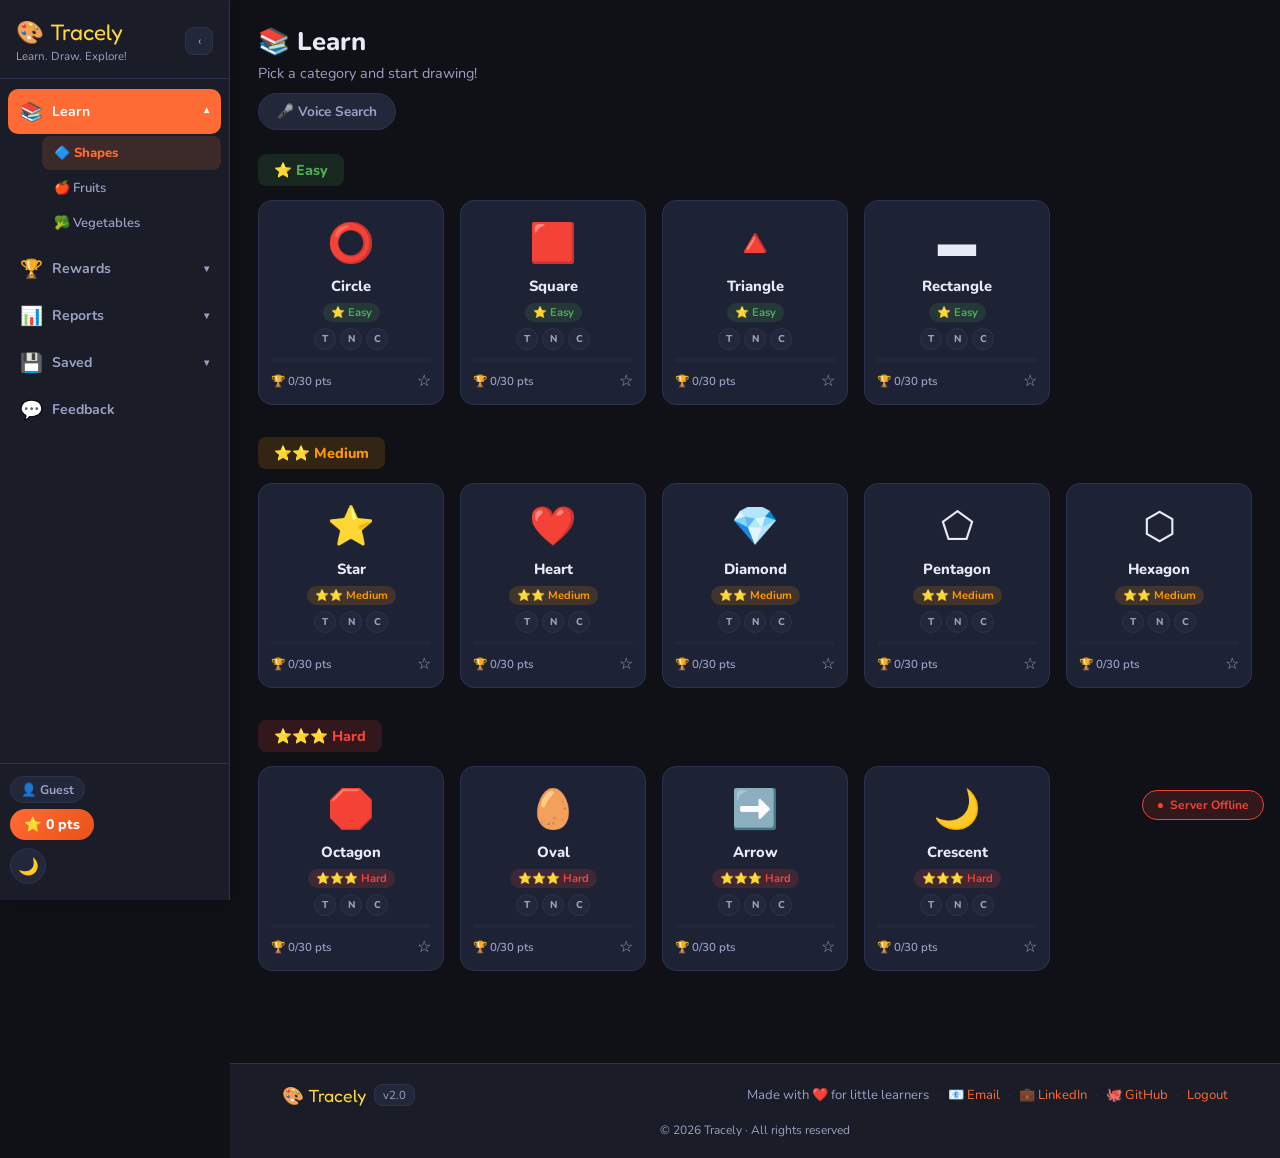
==== commit 774879d6: "changes" ====
--- a/templates/index.html
+++ b/templates/index.html
@@ -318,17 +318,12 @@
       <p style="font-size:.75rem;color:var(--text2);margin-top:8px">This only downloads once!</p>
     </div>
     <div class="mobile-palette" id="mobile-palette" style="display:none">
-      <p class="palette-title">Pick a color for your shape!</p>
+      <p class="palette-title">Pinch 🤌 to pick a color, then pinch on the shape to fill!</p>
       <div class="palette-swatches" id="palette-swatches"></div>
-      <canvas id="color-preview-canvas" width="200" height="200" style="display:block;margin:14px auto 0;border-radius:12px;background:transparent;"></canvas>
     </div>
     <div class="mobile-name-step" id="mobile-name-step" style="display:none">
       <p class="name-question">What did you draw? 🤔</p>
-      <button class="voice-name-btn" onclick="listenForName()">🎤 Say the name</button>
-      <div style="display:flex;gap:8px;margin-top:10px;width:100%;max-width:300px;">
-        <input id="name-type-input" type="text" placeholder="Type the name here…" style="flex:1;padding:10px 12px;border-radius:10px;border:2px solid #2e3250;background:#23273a;color:#e8eaf6;font-size:1rem;font-family:inherit;outline:none;"/>
-        <button class="voice-name-btn" style="margin-top:0;padding:10px 16px;" onclick="checkTypedName()">✅ Check</button>
-      </div>
+      <button class="voice-name-btn" onclick="listenForName()">🎤 Voice Search</button>
       <div class="name-result" id="name-result"></div>
       <button class="name-skip-btn" onclick="skipNameStep()">Skip (for toddlers)</button>
     </div>
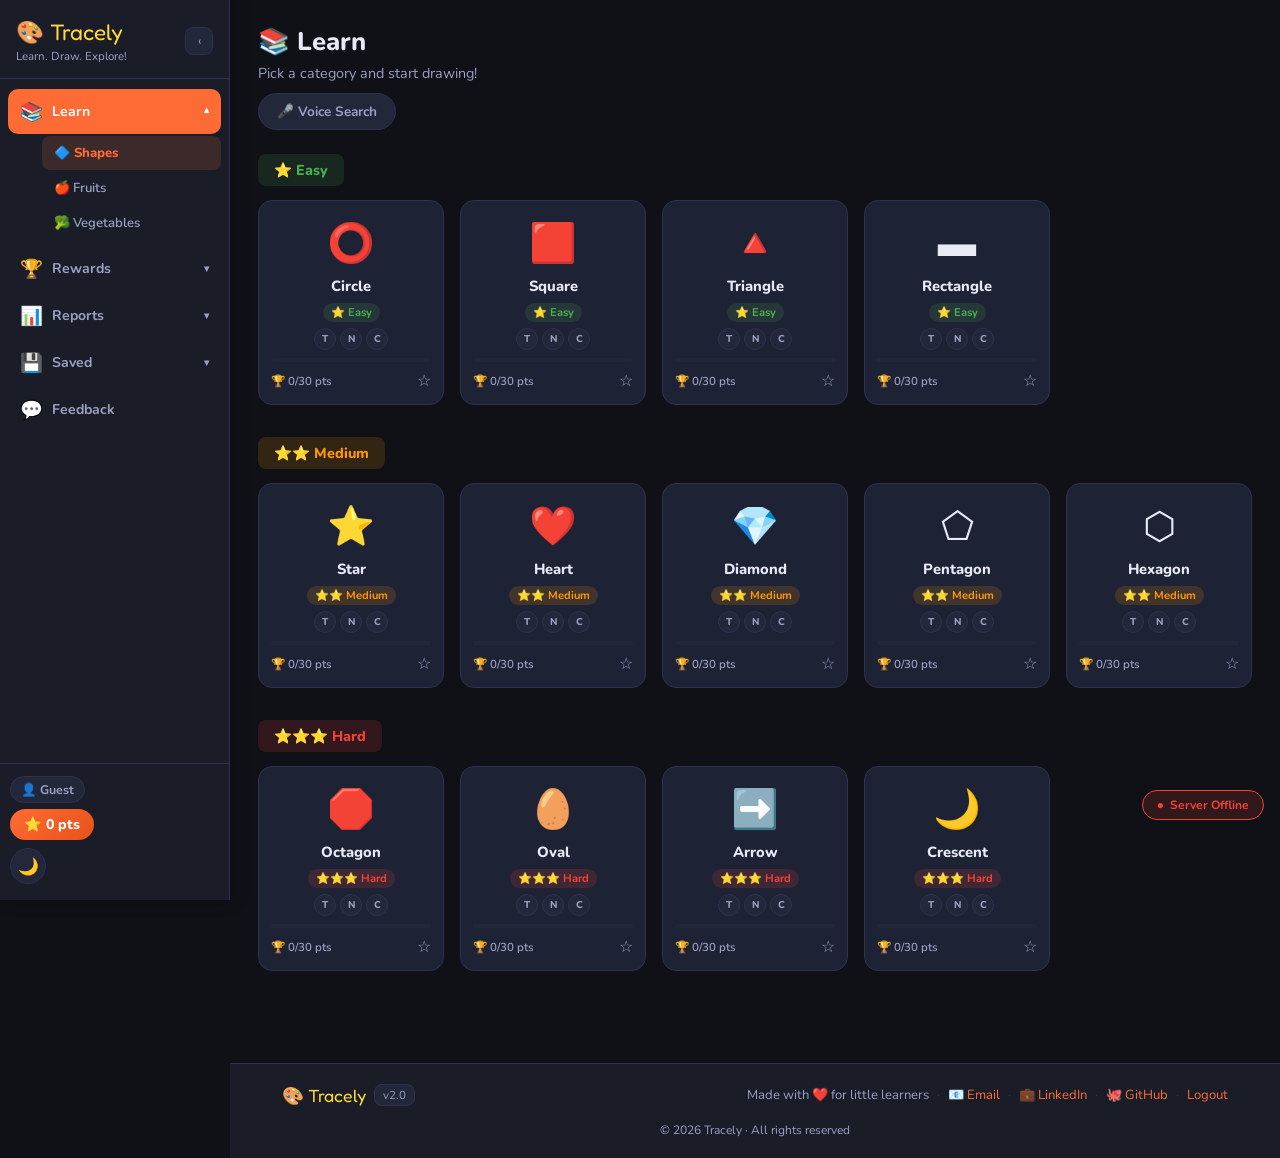
==== commit fe3168fd: "just changed" ====
--- a/templates/index.html
+++ b/templates/index.html
@@ -318,12 +318,25 @@
       <p style="font-size:.75rem;color:var(--text2);margin-top:8px">This only downloads once!</p>
     </div>
     <div class="mobile-palette" id="mobile-palette" style="display:none">
-      <p class="palette-title">Pinch 🤌 to pick a color, then pinch on the shape to fill!</p>
+      <p class="palette-title">🎨 Pick a color for your shape!</p>
+      <div id="suggested-color-row" style="display:flex;align-items:center;gap:8px;margin-bottom:10px;font-size:.85rem;color:#9aa0c4;">
+        <span>Suggested:</span>
+        <span id="suggested-swatch" style="display:inline-block;width:22px;height:22px;border-radius:50%;border:2px solid #fff;"></span>
+        <span id="suggested-color-name" style="color:#e8eaf6;font-weight:700;"></span>
+      </div>
       <div class="palette-swatches" id="palette-swatches"></div>
+      <canvas id="color-preview-canvas" width="200" height="200"
+        style="display:block;margin:14px auto 0;border-radius:12px;"></canvas>
     </div>
     <div class="mobile-name-step" id="mobile-name-step" style="display:none">
       <p class="name-question">What did you draw? 🤔</p>
-      <button class="voice-name-btn" onclick="listenForName()">🎤 Voice Search</button>
+      <button class="voice-name-btn" onclick="listenForName()">🎤 Say the name</button>
+      <div style="display:flex;gap:8px;margin-top:10px;width:100%;max-width:320px;align-items:center;">
+        <input id="name-type-input" type="text" placeholder="Or type the name here…"
+          style="flex:1;padding:10px 12px;border-radius:10px;border:2px solid #2e3250;background:#23273a;color:#e8eaf6;font-size:1rem;font-family:inherit;outline:none;"
+          onkeydown="if(event.key==='Enter') checkTypedName()"/>
+        <button class="voice-name-btn" style="margin-top:0;padding:10px 16px;white-space:nowrap;" onclick="checkTypedName()">✅ Check</button>
+      </div>
       <div class="name-result" id="name-result"></div>
       <button class="name-skip-btn" onclick="skipNameStep()">Skip (for toddlers)</button>
     </div>
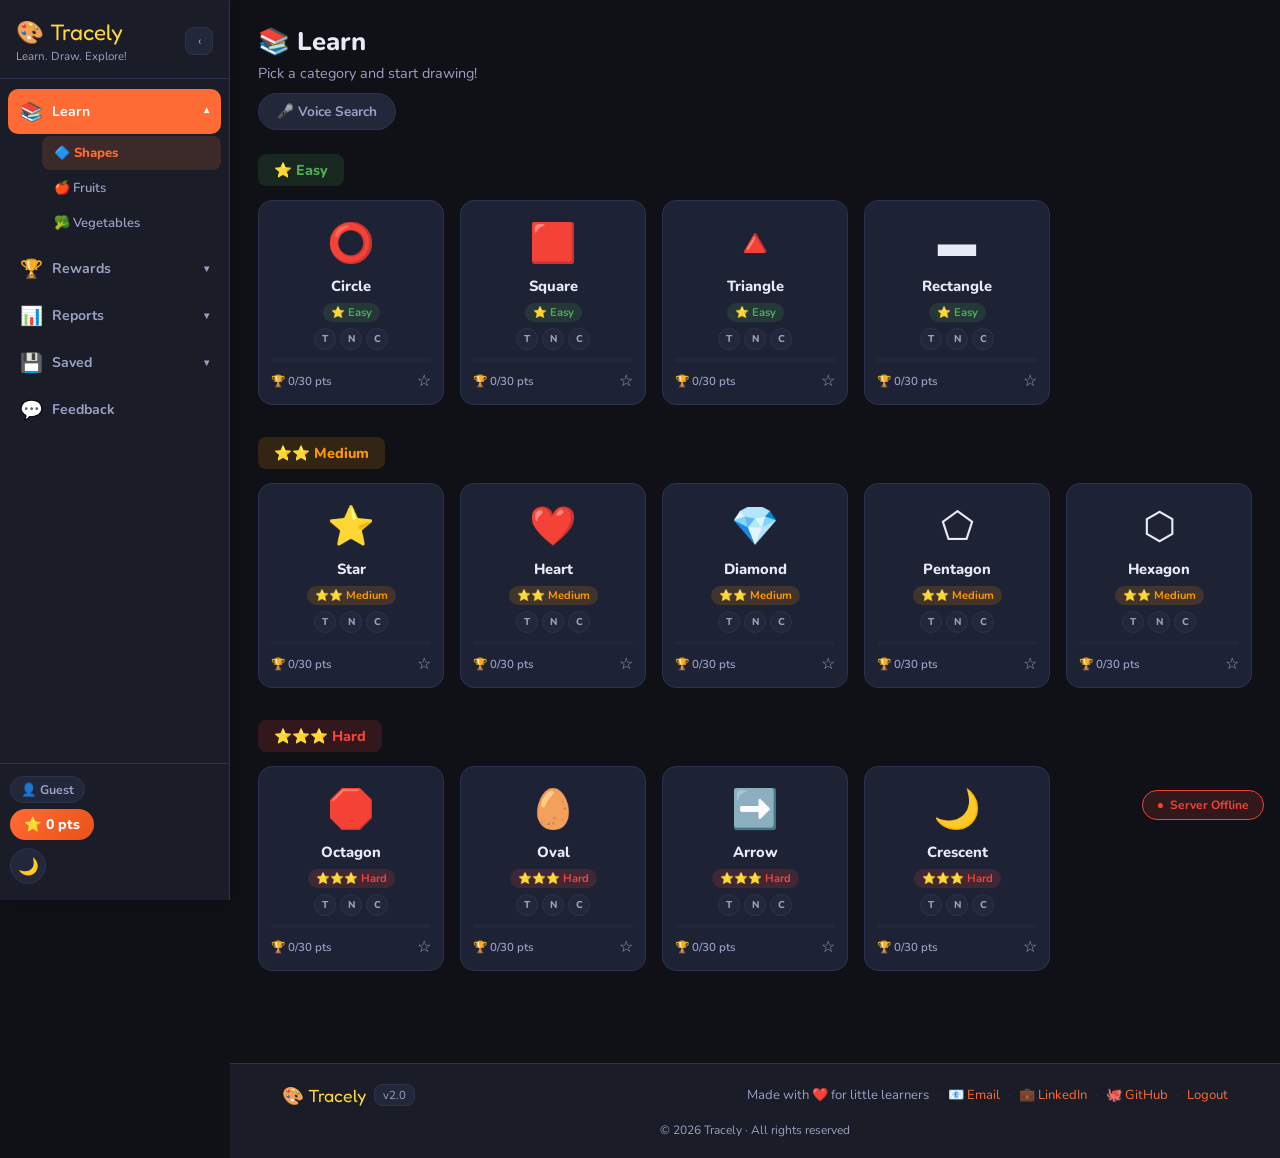
==== commit 978990f6: "The changes" ====
--- a/templates/index.html
+++ b/templates/index.html
@@ -1,6 +1,14 @@
 <!DOCTYPE html>
 <html lang="en">
 <head>
+<!-- Google tag (gtag.js) -->
+<script async src="https://www.googletagmanager.com/gtag/js?id=G-6YHZVKMWYW"></script>
+<script>
+  window.dataLayer = window.dataLayer || [];
+  function gtag(){dataLayer.push(arguments);}
+  gtag('js', new Date());
+  gtag('config', 'G-6YHZVKMWYW');
+</script>
 <meta charset="UTF-8"/>
 <meta name="viewport" content="width=device-width, initial-scale=1.0"/>
 <title>🎨 Tracely</title>
@@ -302,6 +310,7 @@
       </div>
       <div class="mhud-right">
         <span id="mhud-pts" class="mhud-pts">+0/30 pts</span>
+        <button id="global-mic-btn" onclick="globalMicListen()" title="Voice command" style="background:rgba(255,255,255,0.15);border:none;border-radius:50%;width:36px;height:36px;font-size:1.1rem;cursor:pointer;display:flex;align-items:center;justify-content:center;">🎙️</button>
         <button class="mhud-close" onclick="closeMobileDraw()">✕</button>
       </div>
     </div>
@@ -325,8 +334,8 @@
         <span id="suggested-color-name" style="color:#e8eaf6;font-weight:700;"></span>
       </div>
       <div class="palette-swatches" id="palette-swatches"></div>
-      <canvas id="color-preview-canvas" width="200" height="200"
-        style="display:block;margin:14px auto 0;border-radius:12px;"></canvas>
+      <canvas id="color-preview-canvas" width="180" height="180"
+        style="display:block;margin:14px auto 0;border-radius:12px;background:#f5f5f5;"></canvas>
     </div>
     <div class="mobile-name-step" id="mobile-name-step" style="display:none">
       <p class="name-question">What did you draw? 🤔</p>
--- a/static/css/style.css
+++ b/static/css/style.css
@@ -443,8 +443,8 @@
 
 .mobile-palette {
   background:var(--bg2); padding:20px 16px; display:none;
-  flex-direction:column; align-items:center; gap:0; flex-shrink:0;
-  max-height:55vh; overflow-y:auto;
+  flex-direction:column; align-items:center; gap:0; flex:1;
+  overflow-y:auto;
 }
 .palette-title    { font-size:.85rem; color:var(--text2); margin-bottom:12px; text-align:center; }
 .palette-swatches { display:flex; flex-wrap:wrap; gap:10px; justify-content:center; margin-bottom:10px; }
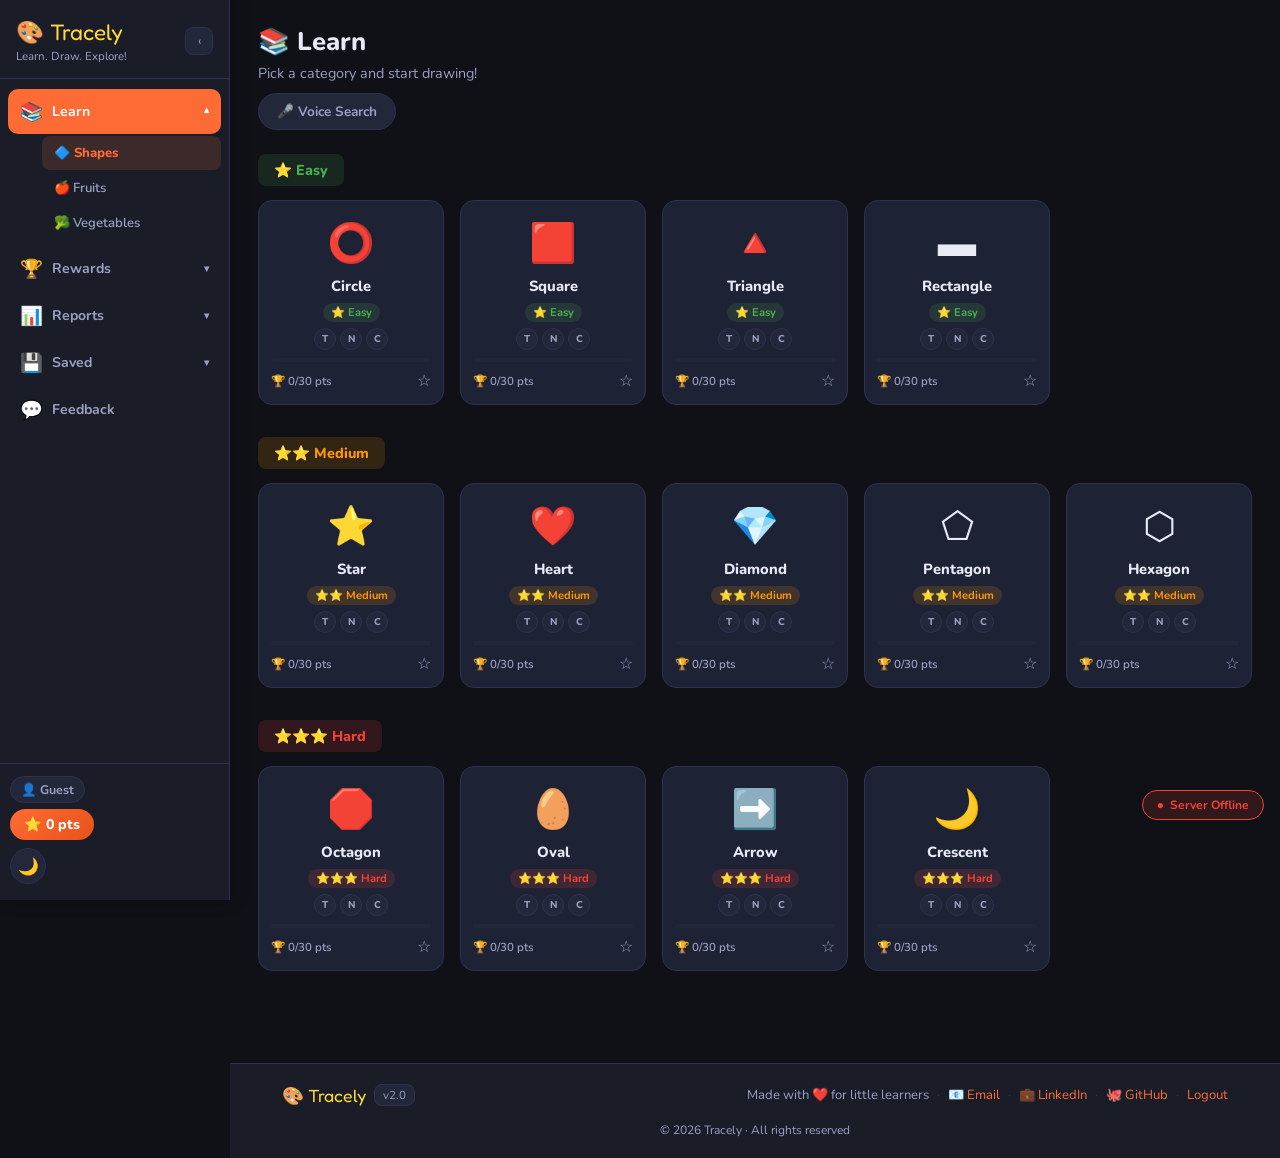
==== commit 77c137cb: "Changes" ====
--- a/templates/index.html
+++ b/templates/index.html
@@ -9,6 +9,7 @@
   gtag('js', new Date());
   gtag('config', 'G-6YHZVKMWYW');
 </script>
+<meta name="google-site-verification" content="XJS6b4qW-RO8pUnGtUn3hRviMTGBwJVrtnK0YRLyETM" />
 <meta charset="UTF-8"/>
 <meta name="viewport" content="width=device-width, initial-scale=1.0"/>
 <title>🎨 Tracely</title>
